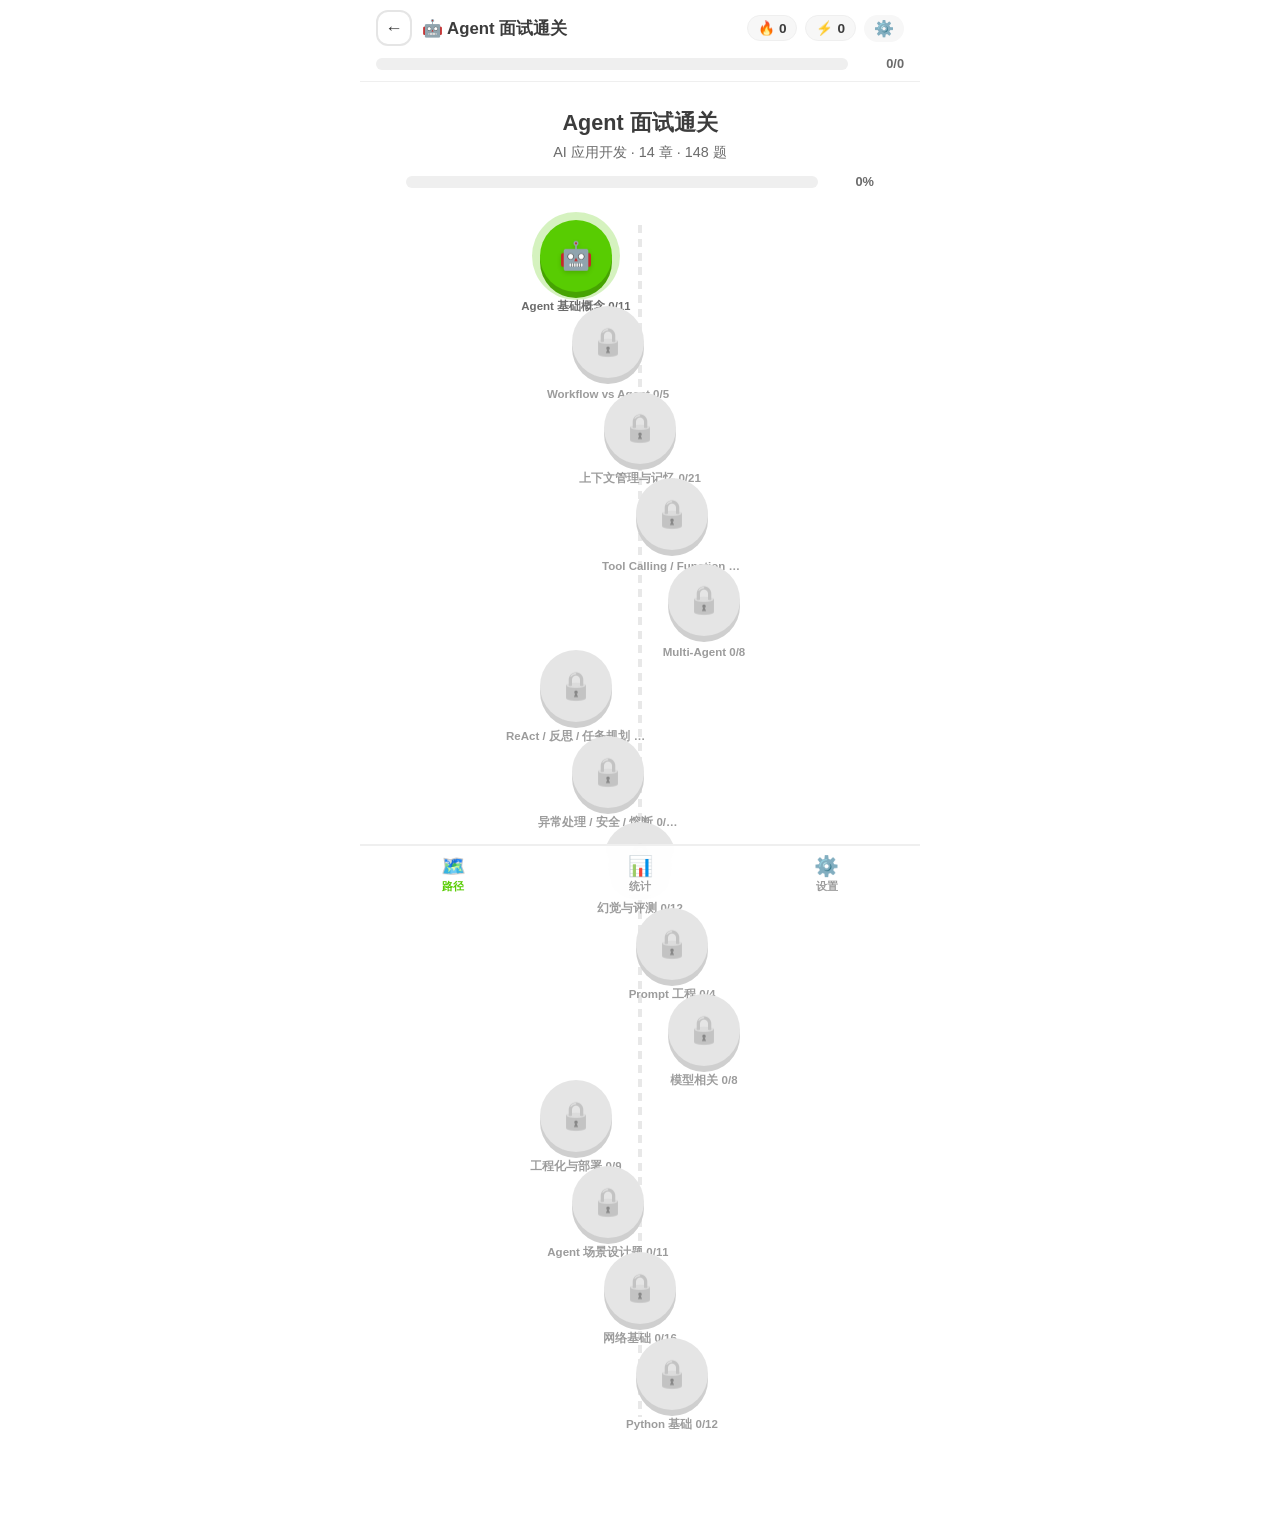
==== index.html @ 76186872 "init: Agent 面试通关 H5（14章148题 + 多邻国路径 + LLM 集成）" ====
<!DOCTYPE html>
<html lang="zh-CN">
<head>
<meta charset="UTF-8">
<meta name="viewport" content="width=device-width, initial-scale=1.0, viewport-fit=cover">
<title>Agent 面试通关 · AI 应用开发</title>
<link rel="icon" href="data:image/svg+xml,<svg xmlns='http://www.w3.org/2000/svg' viewBox='0 0 100 100'><text y='.9em' font-size='90'>🤖</text></svg>">
<link rel="stylesheet" href="css/style.css">
<script src="lib/marked.min.js"></script>
<script src="lib/dompurify.min.js"></script>
</head>
<body>
<div id="app">
  <!-- 顶栏 -->
  <header class="topbar" id="topbar">
    <div class="topbar-inner">
      <button class="nav-btn" id="btn-back" title="返回" hidden>←</button>
      <div class="logo" id="logo">🤖 Agent 面试通关</div>
      <div class="stats">
        <span class="stat-chip" id="stat-streak" title="连续学习天数">🔥 <b id="streak-n">0</b></span>
        <span class="stat-chip" id="stat-xp" title="经验值">⚡ <b id="xp-n">0</b></span>
        <button class="stat-chip btn-plain" id="btn-settings" title="设置">⚙️</button>
      </div>
    </div>
    <div class="progress-wrap" id="progress-wrap" hidden>
      <div class="progress-track"><div class="progress-fill" id="lesson-progress"></div></div>
      <span class="progress-num" id="lesson-progress-num">0/0</span>
    </div>
  </header>

  <main id="view"></main>

  <footer class="bottombar" id="bottombar" hidden>
    <button class="tab active" data-tab="path">🗺️<span>路径</span></button>
    <button class="tab" data-tab="stats">📊<span>统计</span></button>
    <button class="tab" data-tab="settings">⚙️<span>设置</span></button>
  </footer>
</div>
<div id="toast-root"></div>
<div id="modal-root"></div>
<script src="js/app.js"></script>
</body>
</html>
---- css/style.css ----
/* Agent 面试通关 — 多邻国风格学习 H5
   浅色为主 / 软阴影 / 圆角 / 大按钮 / 绿色主色（多邻国绿） */

:root {
  --green: #58cc02;
  --green-dark: #46a302;
  --green-light: #d7ffb8;
  --blue: #1cb0f6;
  --blue-dark: #1899d6;
  --purple: #ce82ff;
  --orange: #ff9600;
  --red: #ff4b4b;
  --red-dark: #ea2b2b;
  --ink: #3c3c3c;
  --ink-soft: #6b6b6b;
  --ink-faint: #9c9c9c;
  --bg: #ffffff;
  --bg-soft: #f7f7f7;
  --card: #ffffff;
  --border: #e5e5e5;
  --border-soft: #efefef;
  --shadow: 0 4px 16px rgba(0,0,0,.08);
  --shadow-btn: 0 4px 0 rgba(0,0,0,.12);
  --radius: 16px;
  --lock-gray: #e5e5e5;
  --ok-green: #58cc02;
  --learned-green: #89e219;
  font-size: 16px;
}

* { margin: 0; padding: 0; box-sizing: border-box; -webkit-tap-highlight-color: transparent; }
html, body { height: 100%; }
body {
  font-family: -apple-system, BlinkMacSystemFont, "Segoe UI", "PingFang SC", "Hiragino Sans GB", "Microsoft YaHei", sans-serif;
  background: var(--bg);
  color: var(--ink);
  overscroll-behavior-y: none;
}
#app { max-width: 560px; margin: 0 auto; min-height: 100vh; display: flex; flex-direction: column; position: relative; }

/* ---------- 顶栏 ---------- */
.topbar {
  position: sticky; top: 0; z-index: 50;
  background: rgba(255,255,255,.92);
  backdrop-filter: blur(10px);
  -webkit-backdrop-filter: blur(10px);
  border-bottom: 1px solid var(--border-soft);
}
.topbar-inner { display: flex; align-items: center; gap: 10px; padding: 10px 16px; }
.logo { font-weight: 800; font-size: 1.05rem; flex: 1; white-space: nowrap; overflow: hidden; text-overflow: ellipsis; }
.nav-btn {
  border: 2px solid var(--border); background: #fff; color: var(--ink);
  width: 36px; height: 36px; border-radius: 12px; font-size: 1.1rem; cursor: pointer;
  display: flex; align-items: center; justify-content: center; flex: none;
}
.nav-btn:hover { background: var(--bg-soft); }
.stats { display: flex; gap: 8px; align-items: center; }
.stat-chip {
  background: var(--bg-soft); border: 1px solid var(--border-soft); color: var(--ink);
  padding: 4px 10px; border-radius: 999px; font-size: .85rem; font-weight: 700;
  display: inline-flex; align-items: center; gap: 4px;
}
.btn-plain { border: none; background: var(--bg-soft); cursor: pointer; font-size: 1rem; }
.progress-wrap { display: flex; align-items: center; gap: 10px; padding: 0 16px 10px; }
.progress-track { flex: 1; height: 12px; background: var(--border-soft); border-radius: 999px; overflow: hidden; }
.progress-fill { height: 100%; width: 0%; background: var(--green); border-radius: 999px; transition: width .35s ease; }
.progress-num { font-size: .8rem; color: var(--ink-soft); font-weight: 700; min-width: 46px; text-align: right; }

/* ---------- 底部导航 ---------- */
.bottombar {
  position: sticky; bottom: 0; z-index: 50;
  display: flex; background: rgba(255,255,255,.95);
  backdrop-filter: blur(10px); -webkit-backdrop-filter: blur(10px);
  border-top: 2px solid var(--border-soft);
  padding-bottom: env(safe-area-inset-bottom);
}
.tab {
  flex: 1; border: none; background: none; cursor: pointer;
  display: flex; flex-direction: column; align-items: center; gap: 2px;
  padding: 8px 0 6px; font-size: 1.25rem; color: var(--ink-faint); transition: color .15s;
}
.tab span { font-size: .68rem; font-weight: 800; }
.tab.active { color: var(--green); }

/* ---------- 路径视图 ---------- */
#view { flex: 1; padding: 0 0 24px; }
.path-hero { text-align: center; padding: 26px 16px 6px; }
.path-hero h1 { font-size: 1.35rem; font-weight: 800; }
.path-hero p { color: var(--ink-soft); margin-top: 6px; font-size: .9rem; }
.path-hero .total-bar { margin-top: 12px; }

.path { position: relative; padding: 18px 16px 40px; max-width: 420px; margin: 0 auto; }
.node-row { display: flex; justify-content: center; position: relative; height: 86px; align-items: center; width: 100%; }
.node {
  width: 72px; height: 72px; border-radius: 50%;
  display: flex; flex-direction: column; align-items: center; justify-content: center;
  cursor: pointer; border: none; position: relative; z-index: 2;
  transition: transform .15s ease, filter .15s;
  font-family: inherit;
  --tx: 0px;
  transform: translate(var(--tx), 0);
}
.node:active { transform: translate(var(--tx), 0) scale(.94); }
.node .n-icon { font-size: 1.7rem; line-height: 1; filter: drop-shadow(0 2px 2px rgba(0,0,0,.15)); }
.node .n-label {
  position: absolute; bottom: -22px; left: 50%; transform: translateX(-50%);
  font-size: .72rem; font-weight: 800; color: var(--ink-soft); white-space: nowrap;
  max-width: 140px; overflow: hidden; text-overflow: ellipsis; pointer-events: none;
}
.node .n-crown { position: absolute; top: -6px; right: -2px; font-size: 1rem; }
.node .n-check { position: absolute; top: -6px; right: -2px; font-size: .95rem; background:#fff; border-radius:50%; width:22px; height:22px; display:flex; align-items:center; justify-content:center; box-shadow: 0 1px 4px rgba(0,0,0,.2); color: var(--green); font-weight:900; font-size:.8rem; }

.node.done { background: var(--learned-green); box-shadow: 0 6px 0 #58a800; }
.node.done .n-icon { filter: grayscale(0); }
.node.current { background: var(--green); box-shadow: 0 6px 0 var(--green-dark), 0 0 0 8px rgba(88,204,2,.25); animation: bob 2.2s ease-in-out infinite; }
@keyframes bob { 0%,100% { transform: translate(var(--tx), 0); } 50% { transform: translate(var(--tx), -6px); } }
.node.locked { background: var(--lock-gray); box-shadow: 0 6px 0 #cfcfcf; cursor: default; }
.node.locked .n-icon { filter: grayscale(1) opacity(.55); }
.node.locked .n-label { color: var(--ink-faint); }
.node.quiz-done { background: var(--learned-green); box-shadow: 0 6px 0 #58a800; }


/* 星星节点（章节测验） */
.node.star-node.current { background: var(--orange); box-shadow: 0 6px 0 #d97e00, 0 0 0 8px rgba(255,150,0,.28); }

/* 路径连接虚线 */
.path::before {
  content: ""; position: absolute; left: 50%; top: 30px; bottom: 40px; width: 4px;
  transform: translateX(-50%);
  background-image: linear-gradient(to bottom, var(--border) 55%, transparent 45%);
  background-size: 4px 14px; opacity: .9;
}

/* ---------- 通用按钮 ---------- */
.btn {
  display: inline-flex; align-items: center; justify-content: center; gap: 8px;
  border: none; cursor: pointer; font-family: inherit; font-weight: 800;
  border-radius: 14px; padding: 14px 22px; font-size: 1rem;
  transition: transform .1s, filter .15s; text-decoration: none;
}
.btn:active { transform: translateY(2px); }
.btn:disabled { opacity: .5; cursor: not-allowed; }
.btn-primary { background: var(--green); color: #fff; box-shadow: 0 4px 0 var(--green-dark); }
.btn-primary:hover { filter: brightness(1.05); }
.btn-blue { background: var(--blue); color: #fff; box-shadow: 0 4px 0 var(--blue-dark); }
.btn-ghost { background: #fff; color: var(--ink); border: 2px solid var(--border); box-shadow: 0 4px 0 var(--border); }
.btn-danger { background: var(--red); color: #fff; box-shadow: 0 4px 0 var(--red-dark); }
.btn-sm { padding: 8px 14px; font-size: .85rem; border-radius: 10px; }

/* ---------- 章节弹出层（节点点击后） ---------- */
.popover-mask { position: fixed; inset: 0; background: rgba(0,0,0,.35); z-index: 90; display: flex; align-items: flex-end; justify-content: center; animation: fadeIn .2s; }
.popover {
  background: #fff; width: 100%; max-width: 560px; border-radius: 24px 24px 0 0;
  padding: 20px 20px calc(24px + env(safe-area-inset-bottom)); animation: slideUp .25s ease;
}
.popover h3 { font-size: 1.15rem; display: flex; align-items: center; gap: 8px; }
.popover .p-desc { color: var(--ink-soft); font-size: .88rem; margin: 8px 0 4px; }
.popover .p-meta { display: flex; gap: 14px; margin: 10px 0 16px; font-size: .82rem; color: var(--ink-soft); font-weight: 700; flex-wrap: wrap; }
.popover .p-meta b { color: var(--ink); }
.popover .p-actions { display: flex; gap: 10px; flex-wrap: wrap; }
.popover .p-actions .btn { flex: 1; min-width: 130px; }
@keyframes slideUp { from { transform: translateY(40px); opacity: 0; } to { transform: none; opacity: 1; } }
@keyframes fadeIn { from { opacity: 0; } }

/* ---------- 学习/答题视图 ---------- */
.lesson-wrap { display: flex; flex-direction: column; min-height: calc(100vh - 60px); }
.lesson-head { padding: 14px 16px 4px; display: flex; align-items: center; gap: 10px; }
.lesson-x { border: none; background: none; font-size: 1.3rem; color: var(--ink-faint); cursor: pointer; padding: 4px 8px; }
.lesson-body { flex: 1; padding: 10px 20px 140px; overflow-y: auto; }
.prompt-tag { font-size: .78rem; font-weight: 800; color: var(--ink-faint); letter-spacing: .06em; text-transform: uppercase; margin-bottom: 10px; }
.q-title { font-size: 1.2rem; font-weight: 800; line-height: 1.5; margin-bottom: 18px; }
.q-sub { color: var(--ink-soft); font-size: .9rem; margin: -10px 0 18px; }

/* 学习卡片 */
.study-card { background: var(--card); border: 2px solid var(--border-soft); border-radius: var(--radius); padding: 18px; box-shadow: var(--shadow); }
.study-card .md { font-size: .92rem; line-height: 1.85; }
.study-card .md h1,.study-card .md h2,.study-card .md h3 { font-size: 1rem; margin: 16px 0 8px; }
.study-card .md h3 { color: var(--ink); }
.study-card .md p { margin: 8px 0; }
.study-card .md ul,.study-card .md ol { padding-left: 1.3em; margin: 8px 0; }
.study-card .md li { margin: 4px 0; }
.study-card .md code { background: #f0f0f0; padding: 1px 6px; border-radius: 6px; font-size: .85em; font-family: ui-monospace, Consolas, "Courier New", monospace; }
.study-card .md pre { background: #2b313c; color: #e6e6e6; border-radius: 12px; padding: 14px; overflow-x: auto; margin: 10px 0; }
.study-card .md pre code { background: none; color: inherit; padding: 0; }
.study-card .md img { max-width: 100%; border-radius: 10px; margin: 8px 0; }
.study-card .md table { border-collapse: collapse; width: 100%; font-size: .82rem; margin: 10px 0; display: block; overflow-x: auto; }
.study-card .md th, .study-card .md td { border: 1px solid var(--border); padding: 6px 10px; text-align: left; }
.study-card .md th { background: var(--bg-soft); }
.study-card .md blockquote { border-left: 4px solid var(--blue); background: #f0f9ff; padding: 8px 12px; border-radius: 0 10px 10px 0; margin: 10px 0; color: #2b6cb0; }

/* 折叠答案细节（自测模式） */
details.more { margin-top: 12px; border-top: 2px dashed var(--border); padding-top: 10px; }
details.more summary { cursor: pointer; font-weight: 800; color: var(--blue); font-size: .88rem; list-style: none; }
details.more summary::-webkit-details-marker { display: none; }
details.more summary::before { content: "▸ "; }
details.more[open] summary::before { content: "▾ "; }

/* 自我评分（学习模式） */
.self-rate { margin-top: 16px; display: flex; gap: 10px; }
.self-rate .btn { flex: 1; font-size: .9rem; padding: 12px 8px; }
.rate-again { background: var(--red-light, #ffe3e3); color: var(--red); box-shadow: 0 4px 0 #f0b1b1; }
.rate-good { background: var(--green-light); color: var(--green-dark); box-shadow: 0 4px 0 #a8d98f; }
.rate-easy { background: #ddf4ff; color: var(--blue-dark); box-shadow: 0 4px 0 #a3d9f5; }

/* 选择题 */
.options { display: flex; flex-direction: column; gap: 12px; }
.option {
  display: flex; align-items: center; gap: 12px; text-align: left;
  border: 2px solid var(--border); border-bottom-width: 4px; border-radius: 14px;
  background: #fff; padding: 14px; cursor: pointer; font-family: inherit; font-size: .95rem;
  transition: background .12s, border-color .12s;
}
.option:hover { background: var(--bg-soft); }
.option .opt-key {
  flex: none; width: 30px; height: 30px; border-radius: 10px; border: 2px solid var(--border);
  display: flex; align-items: center; justify-content: center; font-weight: 800; color: var(--ink-soft); font-size: .85rem;
}
.option.selected { border-color: var(--blue); background: #ddf4ff; }
.option.selected .opt-key { border-color: var(--blue); color: var(--blue); background: #fff; }
.option.correct { border-color: var(--green); background: var(--green-light); }
.option.correct .opt-key { border-color: var(--green); color: var(--green-dark); background: #fff; }
.option.wrong { border-color: var(--red); background: #ffe3e3; }
.option.wrong .opt-key { border-color: var(--red); color: var(--red); background: #fff; }
.option:disabled { cursor: default; }

/* 判题横幅 */
.judge {
  position: fixed; left: 0; right: 0; bottom: 0; z-index: 80;
  background: var(--bg-soft); border-top: 2px solid var(--border);
  padding: 14px 20px calc(14px + env(safe-area-inset-bottom));
  display: flex; align-items: center; gap: 14px; animation: slideUp .2s ease;
}
.judge .j-icon { font-size: 1.6rem; }
.judge .j-title { font-weight: 800; font-size: 1.05rem; }
.judge.good .j-title { color: var(--green-dark); }
.judge.bad .j-title { color: var(--red); }
.judge .j-exp { font-size: .84rem; color: var(--ink-soft); margin-top: 2px; max-height: 30vh; overflow-y: auto; }
.judge .btn { flex: none; }

/* 学习模式底部操作条 */
.lesson-foot {
  position: fixed; left: 0; right: 0; bottom: 0; z-index: 80;
  background: rgba(255,255,255,.97); border-top: 2px solid var(--border-soft);
  padding: 12px 20px calc(12px + env(safe-area-inset-bottom));
  display: flex; justify-content: flex-end; gap: 10px;
}

/* AI 解读气泡 */
.ai-box { margin-top: 14px; border: 2px solid #e4d4ff; background: #faf5ff; border-radius: 14px; padding: 14px; }
.ai-box .ai-head { display: flex; align-items: center; gap: 8px; font-weight: 800; color: #8b5cf6; font-size: .88rem; margin-bottom: 8px; }
.ai-box .md { font-size: .9rem; line-height: 1.8; }
.ai-box .md h1,.ai-box .md h2,.ai-box .md h3 { font-size: .95rem; margin: 10px 0 6px; }
.ai-box .md ul,.ai-box .md ol { padding-left: 1.3em; margin: 6px 0; }
.ai-box .md code { background: #efe6ff; padding: 1px 6px; border-radius: 6px; font-size: .85em; }
.ai-box .md pre { background: #2b313c; color: #e6e6e6; border-radius: 10px; padding: 12px; overflow-x: auto; }
.ai-box .md pre code { background: none; color: inherit; }
.ai-loading { display: flex; align-items: center; gap: 8px; color: #8b5cf6; font-size: .85rem; }
.dots::after { content: ""; animation: dots 1.2s steps(4) infinite; }
@keyframes dots { 0% { content: ""; } 25% { content: "."; } 50% { content: ".."; } 75% { content: "..."; } }

/* ---------- 设置 ---------- */
.settings-wrap, .stats-wrap { padding: 20px 16px 40px; max-width: 560px; margin: 0 auto; width: 100%; }
.set-card { background: var(--card); border: 2px solid var(--border-soft); border-radius: var(--radius); padding: 18px; margin-bottom: 16px; box-shadow: var(--shadow); }
.set-card h3 { font-size: 1rem; margin-bottom: 12px; display: flex; align-items: center; gap: 8px; }
.field { margin-bottom: 14px; }
.field label { display: block; font-size: .82rem; font-weight: 800; color: var(--ink-soft); margin-bottom: 6px; }
.field input, .field select {
  width: 100%; padding: 12px 14px; border: 2px solid var(--border); border-radius: 12px;
  font-size: .95rem; font-family: inherit; background: #fff; color: var(--ink);
}
.field input:focus, .field select:focus { outline: none; border-color: var(--blue); }
.field .hint { font-size: .75rem; color: var(--ink-faint); margin-top: 4px; }
.switch-row { display: flex; align-items: center; justify-content: space-between; padding: 10px 0; border-bottom: 1px dashed var(--border-soft); gap: 12px; }
.switch-row:last-child { border-bottom: none; }
.switch-row .s-label { font-size: .92rem; font-weight: 700; }
.switch-row .s-sub { font-size: .76rem; color: var(--ink-soft); font-weight: 400; margin-top: 2px; }
.switch { position: relative; width: 52px; height: 30px; flex: none; cursor: pointer; }
.switch input { opacity: 0; width: 0; height: 0; }
.switch .slider { position: absolute; inset: 0; background: var(--border); border-radius: 999px; transition: .2s; }
.switch .slider::before { content: ""; position: absolute; width: 24px; height: 24px; border-radius: 50%; background: #fff; top: 3px; left: 3px; transition: .2s; box-shadow: 0 1px 3px rgba(0,0,0,.25); }
.switch input:checked + .slider { background: var(--green); }
.switch input:checked + .slider::before { transform: translateX(22px); }
.test-ok { color: var(--green-dark); font-weight: 700; font-size: .85rem; }
.test-fail { color: var(--red); font-weight: 700; font-size: .85rem; }

/* 批量生成进度 */
.gen-progress { margin-top: 12px; }
.gen-bar { height: 10px; background: var(--border-soft); border-radius: 999px; overflow: hidden; }
.gen-bar > div { height: 100%; background: var(--purple); width: 0%; transition: width .3s; }
.gen-log { font-size: .78rem; color: var(--ink-soft); margin-top: 8px; max-height: 130px; overflow-y: auto; background: var(--bg-soft); border-radius: 10px; padding: 8px 10px; line-height: 1.6; }

/* ---------- 统计 ---------- */
.stats-hero { text-align: center; padding: 10px 0 18px; }
.stats-hero .ring { position: relative; width: 150px; height: 150px; margin: 0 auto 12px; }
.stats-hero svg { transform: rotate(-90deg); }
.stats-hero .ring-num { position: absolute; inset: 0; display: flex; flex-direction: column; align-items: center; justify-content: center; }
.stats-hero .ring-num b { font-size: 1.7rem; }
.stats-hero .ring-num span { font-size: .75rem; color: var(--ink-soft); font-weight: 700; }
.stat-grid { display: grid; grid-template-columns: repeat(3, 1fr); gap: 10px; margin-bottom: 18px; }
.stat-box { background: var(--card); border: 2px solid var(--border-soft); border-radius: 14px; padding: 14px 8px; text-align: center; }
.stat-box .sb-icon { font-size: 1.3rem; }
.stat-box b { display: block; font-size: 1.15rem; margin-top: 4px; }
.stat-box span { font-size: .72rem; color: var(--ink-soft); font-weight: 700; }
.chapter-bars { display: flex; flex-direction: column; gap: 12px; }
.ch-bar-row { display: flex; align-items: center; gap: 10px; font-size: .82rem; }
.ch-bar-row .cb-name { flex: none; width: 118px; font-weight: 700; overflow: hidden; text-overflow: ellipsis; white-space: nowrap; text-align: right; }
.ch-bar-row .cb-track { flex: 1; height: 14px; background: var(--border-soft); border-radius: 999px; overflow: hidden; }
.ch-bar-row .cb-fill { height: 100%; border-radius: 999px; background: var(--green); }
.ch-bar-row .cb-num { flex: none; width: 52px; color: var(--ink-soft); font-weight: 700; }

/* ---------- 结算页 ---------- */
.result-wrap { text-align: center; padding: 48px 24px 24px; }
.result-wrap .r-emoji { font-size: 4rem; animation: pop .5s ease; }
@keyframes pop { 0% { transform: scale(0); } 80% { transform: scale(1.15); } 100% { transform: scale(1); } }
.result-wrap h2 { margin: 14px 0 6px; font-size: 1.5rem; }
.result-wrap .r-sub { color: var(--ink-soft); }
.result-stats { display: flex; justify-content: center; gap: 12px; margin: 22px 0; flex-wrap: wrap; }
.result-stat { background: var(--bg-soft); border-radius: 14px; padding: 12px 18px; min-width: 96px; }
.result-stat b { display: block; font-size: 1.2rem; }
.result-stat span { font-size: .72rem; color: var(--ink-soft); font-weight: 800; }
.r-accuracy { color: var(--blue); } .r-xp { color: var(--orange); } .r-time { color: var(--purple); }

/* ---------- toast / modal ---------- */
#toast-root { position: fixed; top: 70px; left: 0; right: 0; z-index: 200; display: flex; flex-direction: column; align-items: center; gap: 8px; pointer-events: none; }
.toast { background: #3c3c3c; color: #fff; padding: 10px 18px; border-radius: 999px; font-size: .85rem; font-weight: 700; box-shadow: var(--shadow); animation: slideUp .25s ease; max-width: 86vw; }
.modal-mask { position: fixed; inset: 0; background: rgba(0,0,0,.45); z-index: 150; display: flex; align-items: center; justify-content: center; padding: 24px; animation: fadeIn .2s; }
.modal { background: #fff; border-radius: 20px; padding: 24px; max-width: 400px; width: 100%; box-shadow: var(--shadow); animation: pop .25s ease; }
.modal h3 { margin-bottom: 10px; }
.modal p { color: var(--ink-soft); font-size: .92rem; line-height: 1.6; }
.modal .m-actions { display: flex; gap: 10px; margin-top: 18px; }
.modal .m-actions .btn { flex: 1; }

/* 加载态 */
.loading-center { display: flex; flex-direction: column; align-items: center; justify-content: center; padding: 80px 0; color: var(--ink-faint); font-weight: 700; gap: 12px; }
.spinner { width: 36px; height: 36px; border: 4px solid var(--border-soft); border-top-color: var(--green); border-radius: 50%; animation: spin .8s linear infinite; }
@keyframes spin { to { transform: rotate(360deg); } }

/* 暗色模式 */
body.dark { --bg: #131f24; --bg-soft: #1d2b32; --card: #1d2b32; --ink: #f1f7fa; --ink-soft: #a8b6bd; --ink-faint: #6e8189; --border: #31454f; --border-soft: #2a3b44; --lock-gray: #2a3b44; --shadow: 0 4px 16px rgba(0,0,0,.35); }
body.dark .topbar, body.dark .bottombar { background: rgba(19,31,36,.92); }
body.dark .study-card .md code { background: #2a3b44; }
body.dark .judge { background: var(--bg-soft); }
body.dark .option, body.dark .btn-ghost { background: var(--card); }
body.dark .ai-box { background: #241d38; border-color: #3d2f66; }
body.dark .ai-box .md code { background: #3d2f66; }
body.dark .toast { background: #f1f7fa; color: #131f24; }

@media (max-width: 400px) {
  .node { width: 64px; height: 64px; }
  .node .n-icon { font-size: 1.5rem; }
  .ch-bar-row .cb-name { width: 92px; font-size: .76rem; }
}
@media (prefers-reduced-motion: reduce) {
  * { animation: none !important; transition: none !important; }
}
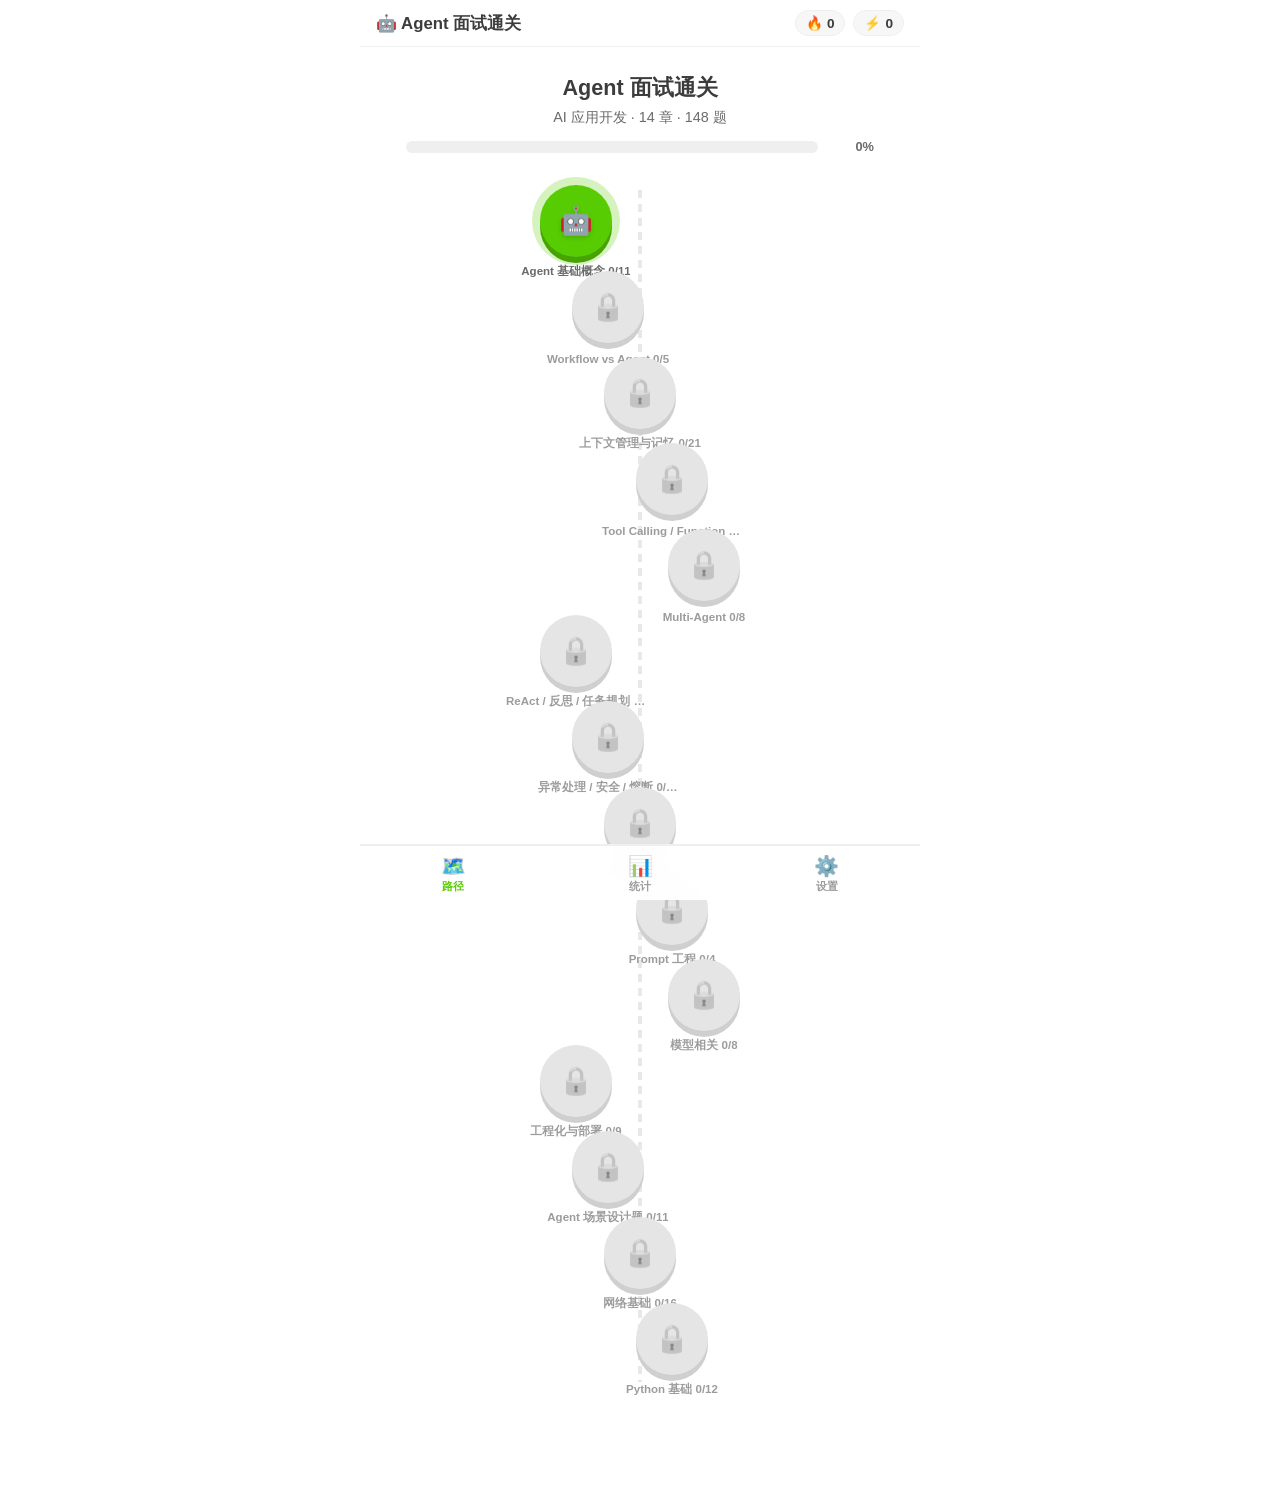
==== commit 3a557690: "fix: 答案/AI解读互斥展开；hidden属性被display覆盖的根因修复(返回按钮/进度条常驻)；移除顶部设置按钮；学习与测验支持返回上一题(已答状态恢复不重复计分)" ====
--- a/index.html
+++ b/index.html
@@ -19,7 +19,6 @@
       <div class="stats">
         <span class="stat-chip" id="stat-streak" title="连续学习天数">🔥 <b id="streak-n">0</b></span>
         <span class="stat-chip" id="stat-xp" title="经验值">⚡ <b id="xp-n">0</b></span>
-        <button class="stat-chip btn-plain" id="btn-settings" title="设置">⚙️</button>
       </div>
     </div>
     <div class="progress-wrap" id="progress-wrap" hidden>
--- a/css/style.css
+++ b/css/style.css
@@ -29,6 +29,7 @@
 }
 
 * { margin: 0; padding: 0; box-sizing: border-box; -webkit-tap-highlight-color: transparent; }
+[hidden] { display: none !important; } /* 防止 display:flex 等覆盖 hidden 属性 */
 html, body { height: 100%; }
 body {
   font-family: -apple-system, BlinkMacSystemFont, "Segoe UI", "PingFang SC", "Hiragino Sans GB", "Microsoft YaHei", sans-serif;
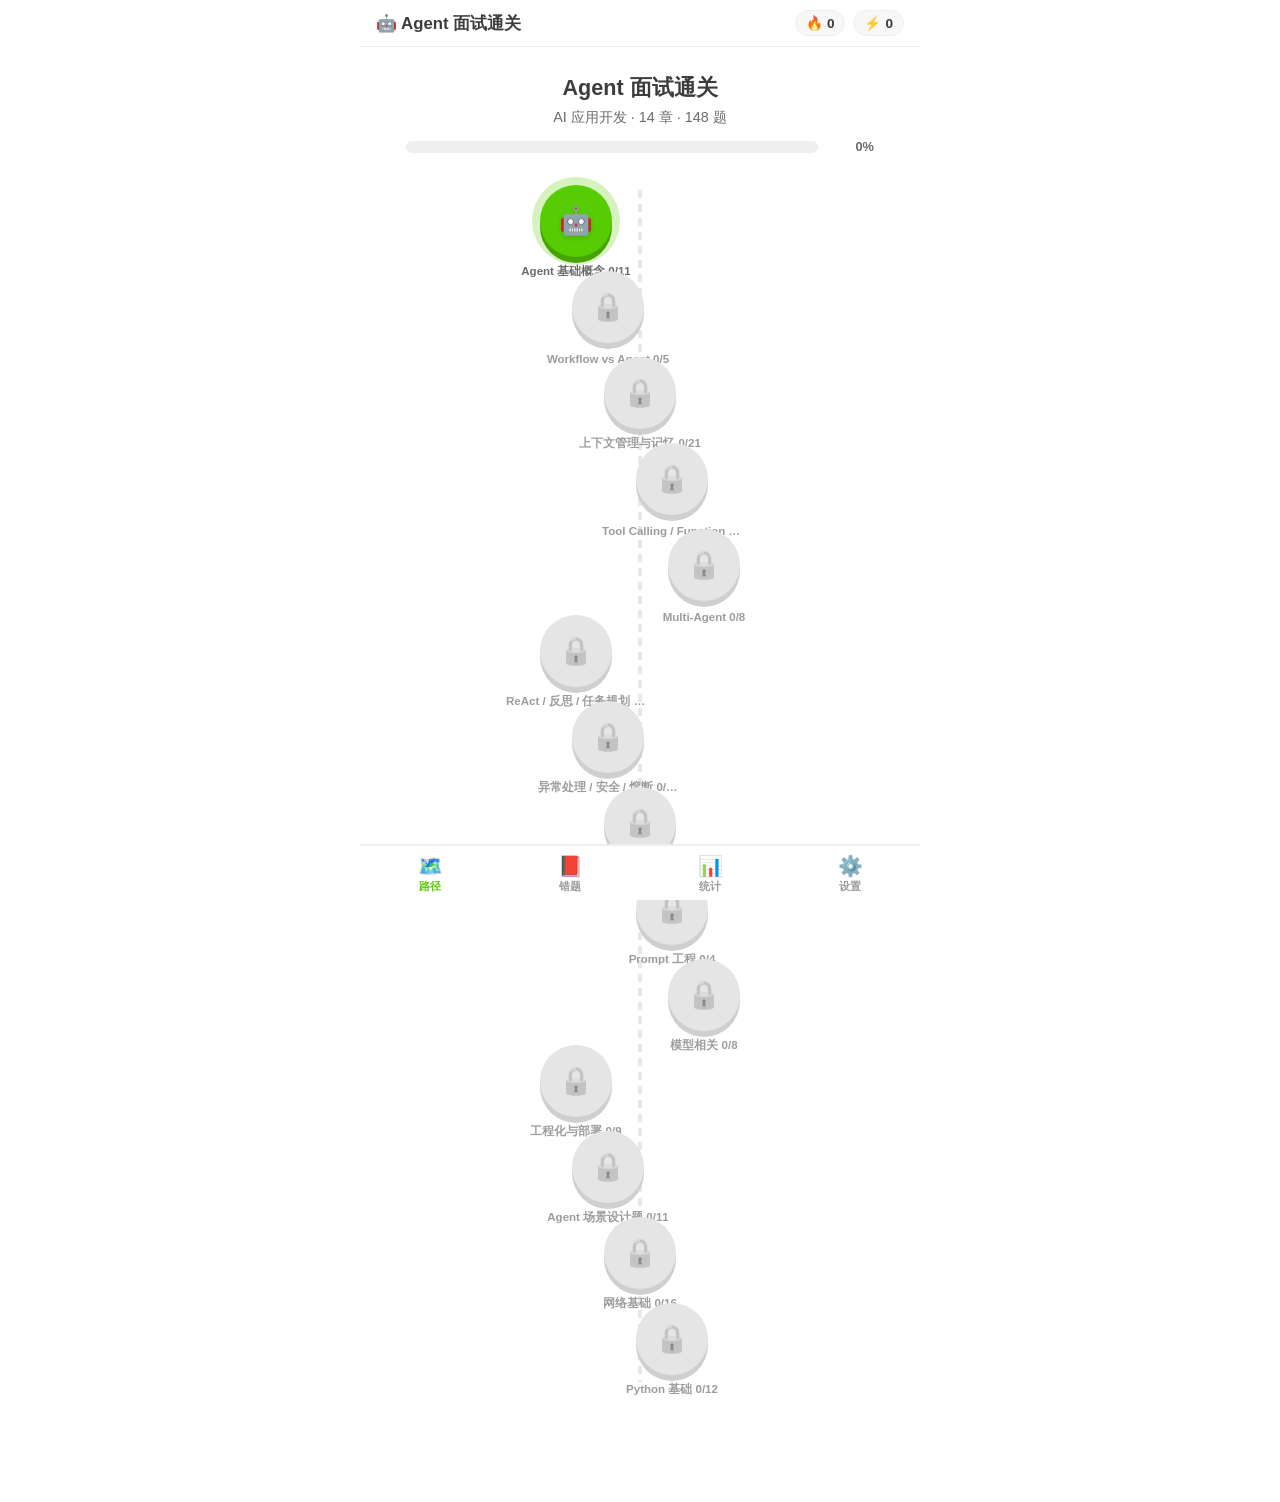
==== commit 739278aa: "feat: 错题本——测验答错自动入册(错次/时间)，答对自动移出；底部导航新增错题tab(数量角标)；支持重做错题会话/单题重做/手动移除/一键清空；错题数据随进度导出导入" ====
--- a/index.html
+++ b/index.html
@@ -31,6 +31,7 @@
 
   <footer class="bottombar" id="bottombar" hidden>
     <button class="tab active" data-tab="path">🗺️<span>路径</span></button>
+    <button class="tab" data-tab="mistakes">📕<span>错题</span><b class="tab-badge" id="mistake-badge" hidden>0</b></button>
     <button class="tab" data-tab="stats">📊<span>统计</span></button>
     <button class="tab" data-tab="settings">⚙️<span>设置</span></button>
   </footer>
--- a/css/style.css
+++ b/css/style.css
@@ -82,6 +82,13 @@
 }
 .tab span { font-size: .68rem; font-weight: 800; }
 .tab.active { color: var(--green); }
+.tab { position: relative; }
+.tab-badge {
+  position: absolute; top: 2px; right: 50%; margin-right: -26px;
+  min-width: 17px; height: 17px; padding: 0 4px; border-radius: 999px;
+  background: var(--red); color: #fff; font-size: .62rem; font-weight: 800;
+  display: flex; align-items: center; justify-content: center; line-height: 1;
+}
 
 /* ---------- 路径视图 ---------- */
 #view { flex: 1; padding: 0 0 24px; }
@@ -243,8 +250,14 @@
   position: fixed; left: 0; right: 0; bottom: 0; z-index: 80;
   background: rgba(255,255,255,.97); border-top: 2px solid var(--border-soft);
   padding: 12px 20px calc(12px + env(safe-area-inset-bottom));
-  display: flex; justify-content: flex-end; gap: 10px;
-}
+  display: flex; justify-content: space-between; gap: 10px;
+}
+
+/* 设置页-数据管理行 */
+.mgmt-row { display: flex; align-items: center; justify-content: space-between; gap: 12px; padding: 9px 0; border-bottom: 1px dashed var(--border-soft); }
+.mgmt-row:last-of-type { border-bottom: none; }
+.mg-label { font-size: .88rem; font-weight: 700; }
+.mg-btns { display: flex; gap: 8px; flex-wrap: wrap; }
 
 /* AI 解读气泡 */
 .ai-box { margin-top: 14px; border: 2px solid #e4d4ff; background: #faf5ff; border-radius: 14px; padding: 14px; }
@@ -258,6 +271,27 @@
 .ai-loading { display: flex; align-items: center; gap: 8px; color: #8b5cf6; font-size: .85rem; }
 .dots::after { content: ""; animation: dots 1.2s steps(4) infinite; }
 @keyframes dots { 0% { content: ""; } 25% { content: "."; } 50% { content: ".."; } 75% { content: "..."; } }
+
+/* ---------- 错题本 ---------- */
+.mistake-wrap { padding: 18px 16px 40px; max-width: 560px; margin: 0 auto; width: 100%; }
+.mistake-head { display: flex; align-items: center; justify-content: space-between; gap: 10px; margin-bottom: 14px; flex-wrap: wrap; }
+.mistake-head h2 { font-size: 1.15rem; display: flex; align-items: center; gap: 8px; }
+.mistake-head .m-count { color: var(--ink-soft); font-size: .82rem; font-weight: 700; }
+.mk-card {
+  background: var(--card); border: 2px solid var(--border-soft); border-radius: 14px;
+  padding: 14px; margin-bottom: 12px; box-shadow: var(--shadow); position: relative;
+}
+.mk-card .mk-chap { font-size: .72rem; font-weight: 800; color: var(--ink-faint); margin-bottom: 6px; display: flex; align-items: center; gap: 6px; }
+.mk-card .mk-title { font-size: .92rem; font-weight: 700; line-height: 1.5; cursor: pointer; }
+.mk-card .mk-meta { display: flex; gap: 10px; margin-top: 8px; font-size: .72rem; color: var(--ink-soft); font-weight: 700; flex-wrap: wrap; align-items: center; }
+.mk-card .mk-meta .mk-wrong { color: var(--red); }
+.mk-card .mk-expand { margin-top: 10px; border-top: 2px dashed var(--border-soft); padding-top: 10px; }
+.mk-card .md { font-size: .85rem; line-height: 1.75; }
+.mk-actions { display: flex; gap: 8px; margin-top: 10px; flex-wrap: wrap; }
+.mk-empty { text-align: center; padding: 60px 20px; color: var(--ink-faint); }
+.mk-empty .e-icon { font-size: 3rem; margin-bottom: 12px; }
+.mk-empty p { font-weight: 700; font-size: .9rem; }
+.mk-empty .e-sub { font-size: .78rem; font-weight: 400; margin-top: 6px; color: var(--ink-soft); }
 
 /* ---------- 设置 ---------- */
 .settings-wrap, .stats-wrap { padding: 20px 16px 40px; max-width: 560px; margin: 0 auto; width: 100%; }
@@ -297,7 +331,7 @@
 .stats-hero .ring-num { position: absolute; inset: 0; display: flex; flex-direction: column; align-items: center; justify-content: center; }
 .stats-hero .ring-num b { font-size: 1.7rem; }
 .stats-hero .ring-num span { font-size: .75rem; color: var(--ink-soft); font-weight: 700; }
-.stat-grid { display: grid; grid-template-columns: repeat(3, 1fr); gap: 10px; margin-bottom: 18px; }
+.stat-grid { display: grid; grid-template-columns: repeat(auto-fit, minmax(96px, 1fr)); gap: 10px; margin-bottom: 18px; }
 .stat-box { background: var(--card); border: 2px solid var(--border-soft); border-radius: 14px; padding: 14px 8px; text-align: center; }
 .stat-box .sb-icon { font-size: 1.3rem; }
 .stat-box b { display: block; font-size: 1.15rem; margin-top: 4px; }
